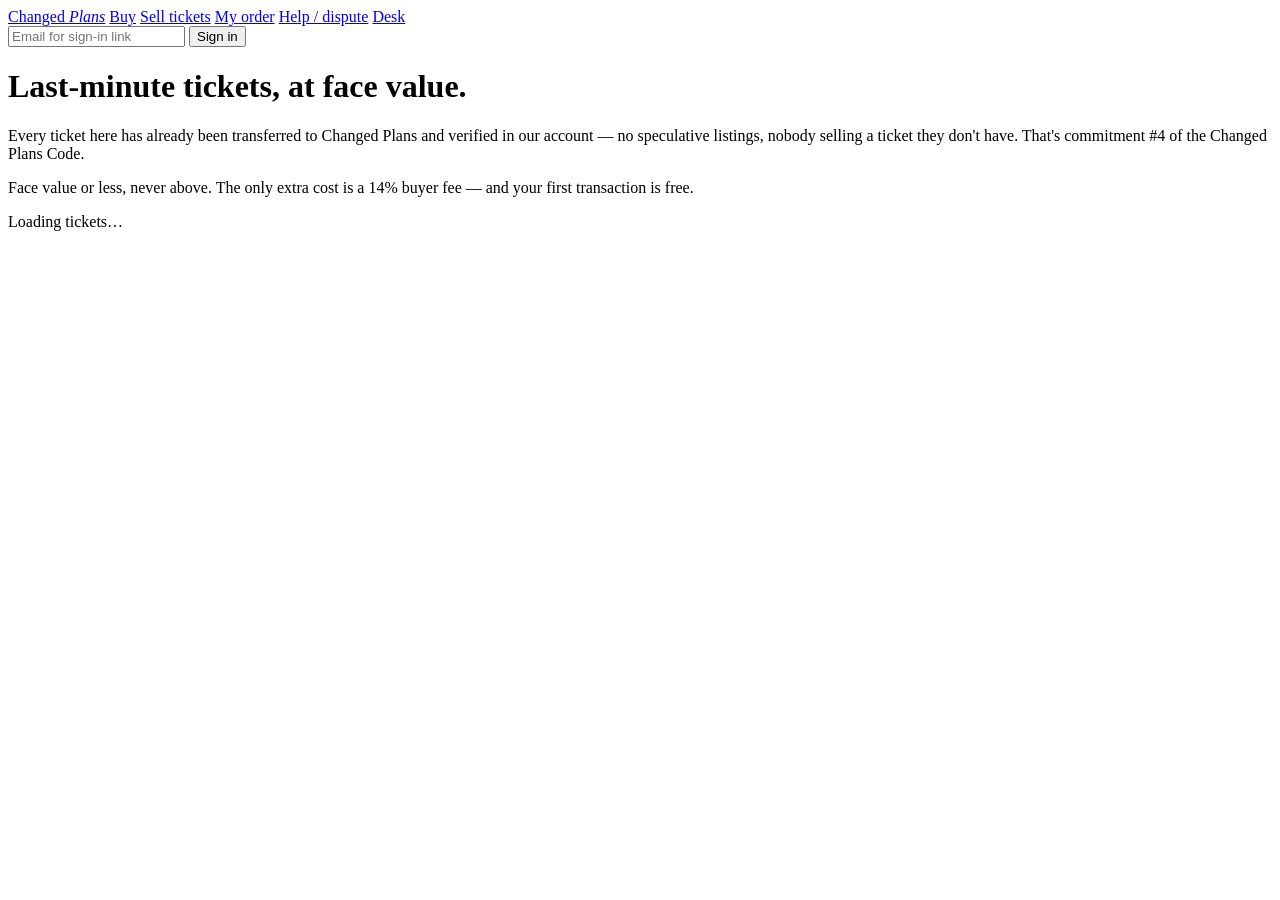
==== app/index.html @ 7c5ef736 "Deploy working site (Phase 2)" ====
<!doctype html>
<html lang="en">
<head>
<meta charset="utf-8" />
<meta name="viewport" content="width=device-width, initial-scale=1" />
<title>Changed Plans — Tickets at face value</title>
<link rel="stylesheet" href="/app/assets/app.css" />
</head>
<body>
<header class="top"><nav class="nav">
  <a class="brand" href="/app/index.html">Changed <em>Plans</em></a>
  <a href="/app/index.html" class="active">Buy</a>
  <a href="/app/sell.html">Sell tickets</a>
  <a href="/app/order.html">My order</a>
  <a href="/app/dispute.html">Help / dispute</a>
  <a href="/app/admin.html">Desk</a>
  <form class="signin" id="signin-form">
    <input id="signin-email" type="email" placeholder="Email for sign-in link" required />
    <button class="primary" type="submit">Sign in</button>
  </form>
  <span id="signin-out" class="micro"></span>
</nav></header>

<main class="wrap">
  <h1>Last-minute tickets, at face value.</h1>
  <p class="lead">Every ticket here has already been transferred to Changed Plans and verified in our account — no speculative listings, nobody selling a ticket they don't have. That's commitment #4 of the Changed Plans Code.</p>
  <div class="fee-line">Face value or less, never above. The only extra cost is a 14% buyer fee — and your first transaction is free.</div>
  <div id="listings" class="grid"><p class="meta">Loading tickets…</p></div>
</main>

<script src="/app/assets/app.js"></script>
<script>
(async () => {
  const host = el('listings');
  try {
    const { listings } = await api('/api/listings');
    if (!listings.length) {
      host.innerHTML = '<p class="meta">No verified tickets right now. When a fan lists, the tickets appear here only after we hold and verify them.</p>';
      return;
    }
    host.innerHTML = listings.map((l) => `
      <article class="card listing">
        <p class="micro">${l.category.toUpperCase()} · ${l.location}</p>
        <h3>${l.event_name}</h3>
        <p class="meta">${new Date(l.event_date).toLocaleString()} · ${l.venue}</p>
        <p class="meta">${l.seats} · ${l.qty} ticket(s)</p>
        <div class="restrictions"><strong>Good to know before you buy:</strong> ${l.restrictions}</div>
        <div class="price-row">
          <div class="price"><small>Face value ${l.face_value}</small><strong>${l.price}</strong><small>per ticket</small></div>
          <a class="btn" href="/app/checkout.html?id=${l.id}">Buy</a>
        </div>
      </article>`).join('');
  } catch (err) { showError(host, err); }
})();
</script>
</body>
</html>
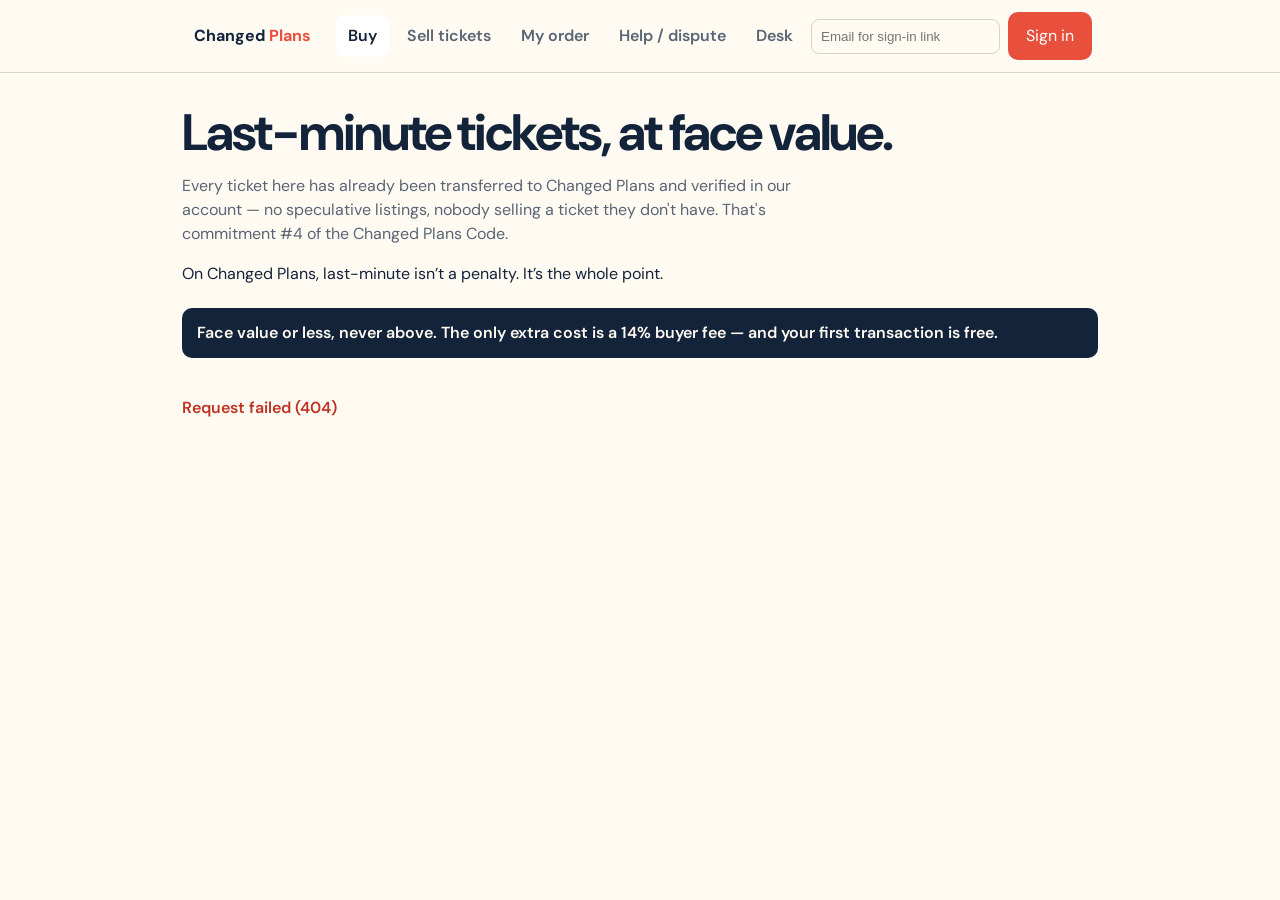
==== commit 3c46d213: "copy(app): place buying signature line on Buy page" ====
--- a/app/index.html
+++ b/app/index.html
@@ -24,6 +24,7 @@
 <main class="wrap">
   <h1>Last-minute tickets, at face value.</h1>
   <p class="lead">Every ticket here has already been transferred to Changed Plans and verified in our account — no speculative listings, nobody selling a ticket they don't have. That's commitment #4 of the Changed Plans Code.</p>
+  <p class="pitchline">On Changed Plans, last-minute isn’t a penalty. It’s the whole point.</p>
   <div class="fee-line">Face value or less, never above. The only extra cost is a 14% buyer fee — and your first transaction is free.</div>
   <div id="listings" class="grid"><p class="meta">Loading tickets…</p></div>
 </main>
--- a/app/assets/app.css
+++ b/app/assets/app.css
@@ -0,0 +1,53 @@
+/* Changed Plans app — brand tokens carried over from the marketing site
+   (site-template.html) so the app feels like the same product. */
+@import url('https://fonts.googleapis.com/css2?family=DM+Sans:wght@400;500;600;700&family=IBM+Plex+Mono:wght@500;600&display=swap');
+:root{
+  color-scheme:light dark;
+  --paper:#fffaf2;--ink:#13233a;--muted:#596575;--line:#d9d4ca;--card:#ffffff;
+  --red:#e84f3d;--red-dark:#bd3425;--yellow:#f5c84b;--navy:#173a5e;--mint:#dff2e8;
+  --shadow:0 12px 32px rgba(35,37,43,.11);--radius:16px;
+}
+@media(prefers-color-scheme:dark){
+  :root{--paper:#111820;--ink:#f7f3ea;--muted:#b7c0ca;--line:#34404c;--card:#19232e;--red:#ff6b59;--yellow:#f5cb5c;--mint:#19392f}
+}
+*{box-sizing:border-box}
+body{margin:0;background:var(--paper);color:var(--ink);font-family:"DM Sans",sans-serif;line-height:1.5}
+.wrap{max-width:960px;margin:auto;padding:0 22px 70px}
+header.top{position:sticky;top:0;background:color-mix(in srgb,var(--paper) 92%,transparent);border-bottom:1px solid var(--line);backdrop-filter:blur(10px);z-index:10}
+.nav{max-width:960px;margin:auto;padding:12px 22px;display:flex;gap:6px;align-items:center;flex-wrap:wrap}
+.nav a{color:var(--muted);text-decoration:none;font-weight:600;padding:9px 12px;border-radius:9px}
+.nav a:hover,.nav a.active{background:var(--card);color:var(--ink)}
+.nav .brand{font-weight:700;color:var(--ink);margin-right:auto}
+.nav .brand em{font-style:normal;color:var(--red)}
+h1{font-size:clamp(2rem,5vw,3.2rem);letter-spacing:-.04em;line-height:1;margin:34px 0 10px}
+.lead{color:var(--muted);max-width:620px}
+.micro{font-family:"IBM Plex Mono",monospace;font-size:.75rem;letter-spacing:.02em;color:var(--muted)}
+.card{background:var(--card);border:1px solid var(--line);border-radius:var(--radius);padding:22px;box-shadow:var(--shadow)}
+.grid{display:grid;grid-template-columns:repeat(auto-fill,minmax(270px,1fr));gap:16px;margin-top:22px}
+.listing h3{margin:0 0 6px;font-size:1.15rem}
+.meta{color:var(--muted);font-size:.88rem;margin:3px 0}
+.restrictions{font-size:.85rem;border-top:1px dashed var(--line);margin-top:12px;padding-top:10px}
+.price-row{display:flex;justify-content:space-between;align-items:end;margin-top:14px}
+.price strong{font-size:1.4rem}
+.price small{display:block;color:var(--muted)}
+.face{color:var(--muted);text-decoration:line-through}
+button.primary,.btn{display:inline-block;border:0;background:var(--red);color:#fff;font-weight:700;padding:12px 18px;border-radius:10px;cursor:pointer;text-decoration:none;font:inherit}
+button.primary:hover{background:var(--red-dark)}
+button.secondary{background:var(--card);color:var(--ink);border:1px solid var(--line)}
+form.app{display:grid;gap:14px;margin-top:18px}
+form.app label{font-weight:700;font-size:.85rem;display:block;margin-bottom:5px}
+form.app input,form.app select,form.app textarea{width:100%;padding:11px;background:var(--paper);border:1px solid var(--line);color:var(--ink);border-radius:8px;font:inherit}
+form.app textarea{min-height:90px}
+.two{display:grid;grid-template-columns:1fr 1fr;gap:14px}
+@media(max-width:620px){.two{grid-template-columns:1fr}}
+.fee-row,.total-row,.qty-row{display:flex;justify-content:space-between;padding:9px 0;gap:14px}
+.fee-row{color:var(--muted)}
+.total-row{border-top:1px solid var(--line);font-weight:700;font-size:1.1rem}
+.notice{border:1px solid color-mix(in srgb,var(--yellow) 65%,var(--line));background:color-mix(in srgb,var(--yellow) 16%,var(--card));padding:13px 15px;border-radius:10px;margin:16px 0}
+.err{color:var(--red-dark);font-weight:600}
+.ok{color:#12543b;font-weight:600}
+.fee-line{margin-top:22px;padding:13px 15px;background:var(--ink);color:var(--paper);border-radius:10px;font-weight:600}
+.signin{display:flex;gap:8px;align-items:center}
+.signin input{padding:9px;border-radius:8px;border:1px solid var(--line);background:var(--paper);color:var(--ink)}
+dialog{border:1px solid var(--line);border-radius:14px;background:var(--card);color:var(--ink);padding:22px;max-width:440px}
+code{font-family:"IBM Plex Mono",monospace;font-size:.85em}
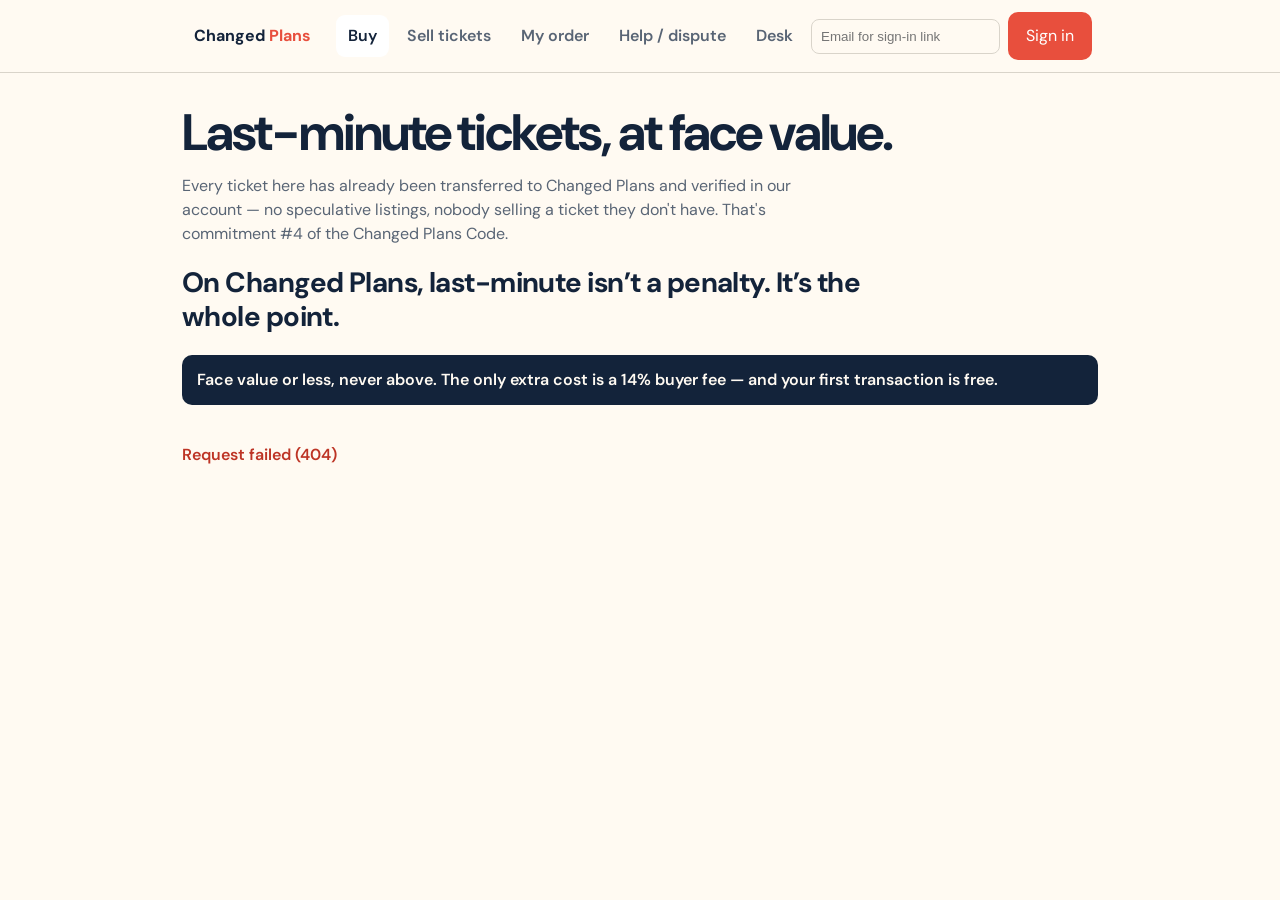
==== commit e16a5ebc: "analytics(app): add GoatCounter to index" ====
--- a/app/index.html
+++ b/app/index.html
@@ -54,5 +54,6 @@
   } catch (err) { showError(host, err); }
 })();
 </script>
+<script data-goatcounter="https://myplanschanged.goatcounter.com/count" async src="https://gc.zgo.at/count.js"></script>
 </body>
 </html>
--- a/app/assets/app.css
+++ b/app/assets/app.css
@@ -21,6 +21,7 @@
 .nav .brand em{font-style:normal;color:var(--red)}
 h1{font-size:clamp(2rem,5vw,3.2rem);letter-spacing:-.04em;line-height:1;margin:34px 0 10px}
 .lead{color:var(--muted);max-width:620px}
+.pitchline{font-size:clamp(1.3rem,3vw,1.75rem);font-weight:700;line-height:1.2;letter-spacing:-.02em;max-width:700px;margin:20px 0 4px}
 .micro{font-family:"IBM Plex Mono",monospace;font-size:.75rem;letter-spacing:.02em;color:var(--muted)}
 .card{background:var(--card);border:1px solid var(--line);border-radius:var(--radius);padding:22px;box-shadow:var(--shadow)}
 .grid{display:grid;grid-template-columns:repeat(auto-fill,minmax(270px,1fr));gap:16px;margin-top:22px}
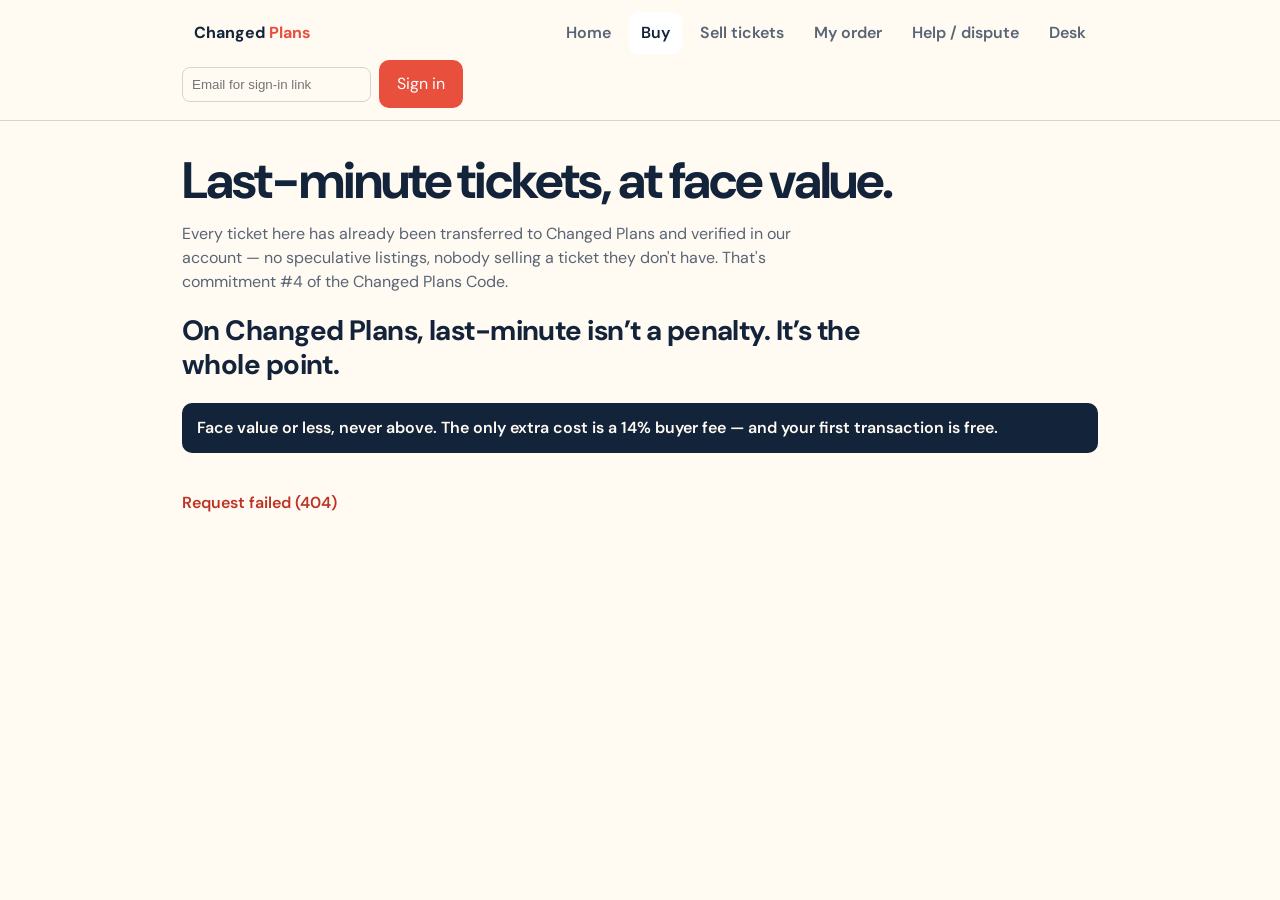
==== commit 60564c04: "Add Home link to app nav (back to main site)" ====
--- a/app/index.html
+++ b/app/index.html
@@ -9,6 +9,7 @@
 <body>
 <header class="top"><nav class="nav">
   <a class="brand" href="/app/index.html">Changed <em>Plans</em></a>
+  <a href="/">Home</a>
   <a href="/app/index.html" class="active">Buy</a>
   <a href="/app/sell.html">Sell tickets</a>
   <a href="/app/order.html">My order</a>
